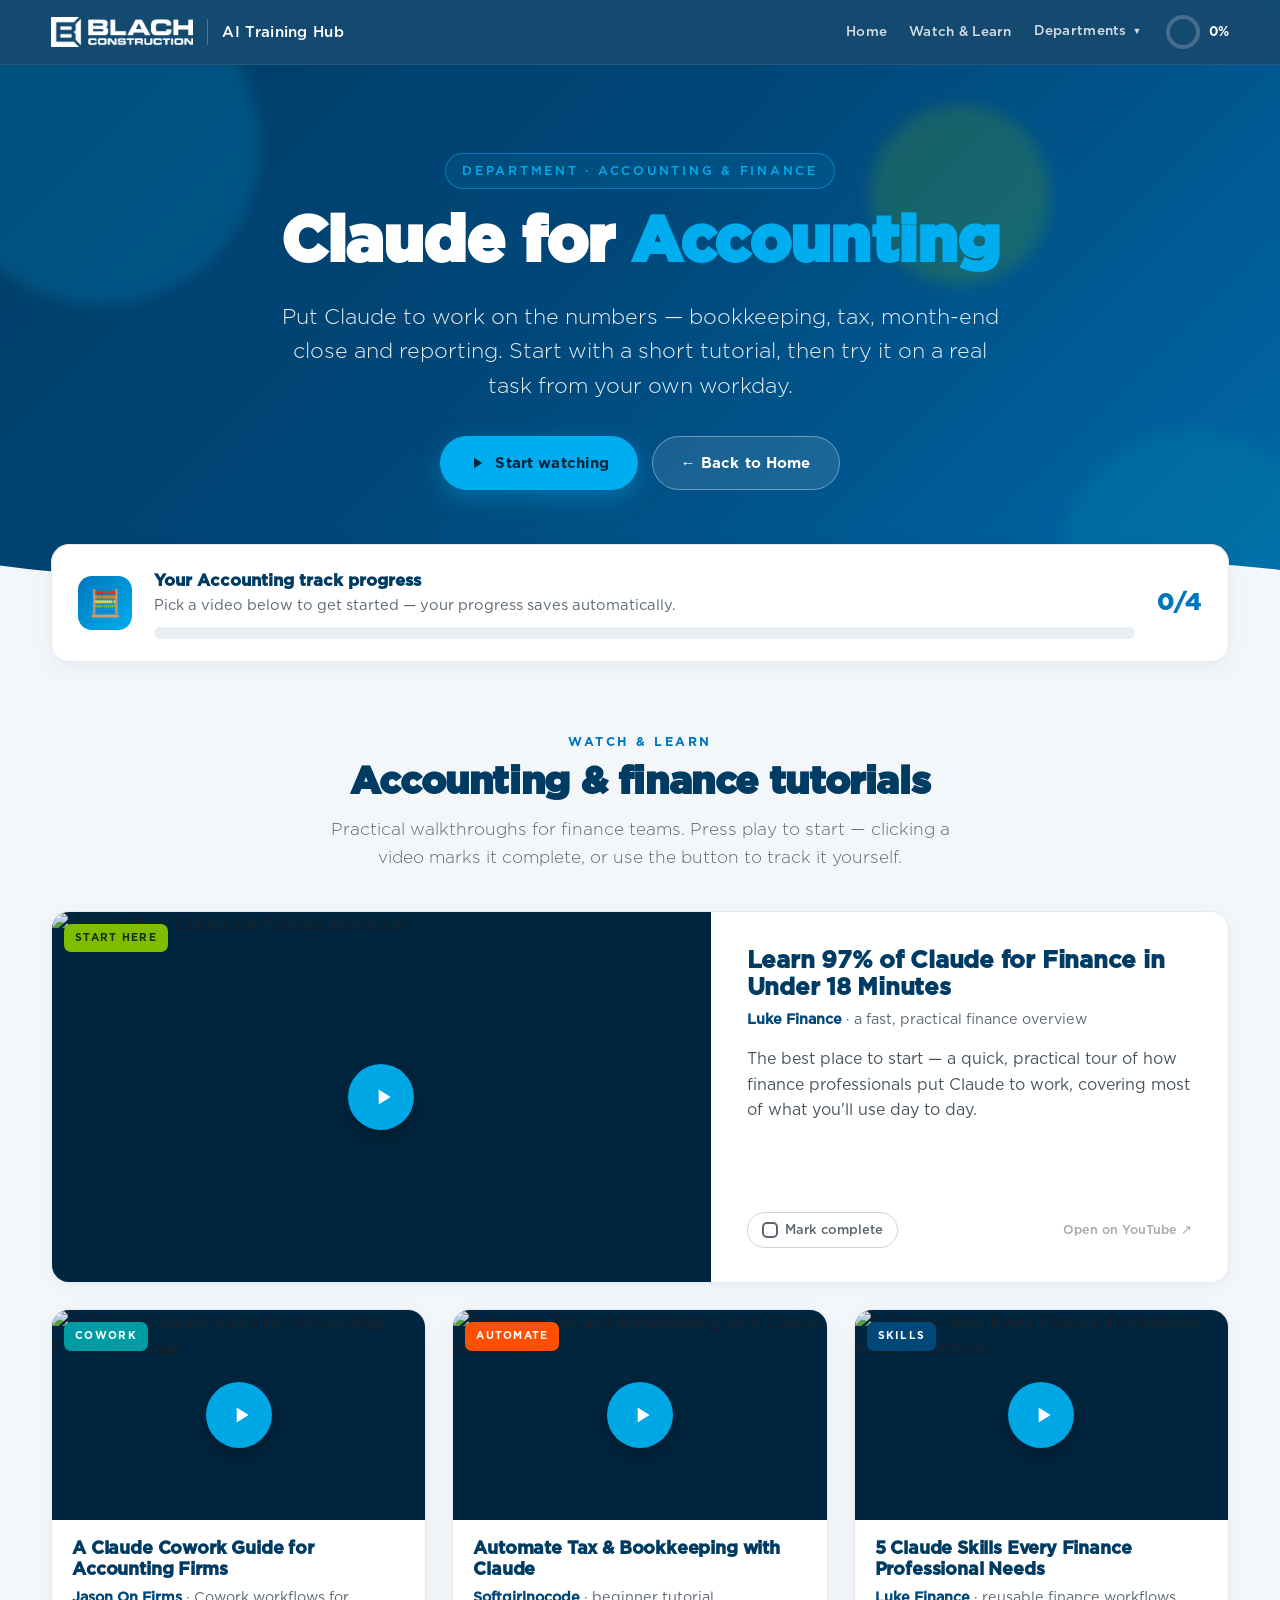
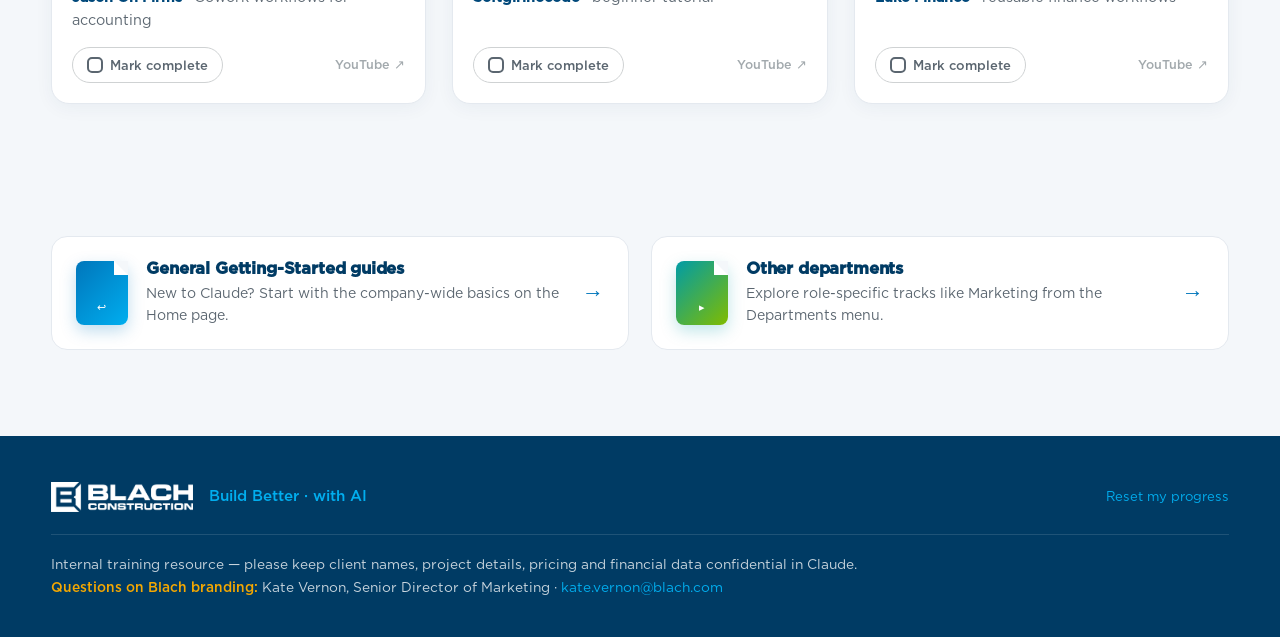
==== accounting.html @ dd0cf6a5 "Add Accounting department page - New accounting.html: Claude for Accounting & Finance with 4 verifie" ====
<!DOCTYPE html>
<html lang="en">
<head>
  <meta charset="UTF-8" />
  <meta name="viewport" content="width=device-width, initial-scale=1.0" />
  <title>Claude for Accounting — Blach AI Training Hub</title>
  <meta name="description" content="Where Claude fits real Accounting and Finance work at Blach — bookkeeping, tax, close and reporting." />
  <link rel="icon" type="image/png" href="assets/img/blach-logo-bug-blue.png" />
  <link rel="preconnect" href="https://i.ytimg.com" />
  <link rel="preconnect" href="https://www.youtube-nocookie.com" />
  <link rel="stylesheet" href="css/brand.css" />
  <link rel="stylesheet" href="css/styles.css" />
</head>
<body data-page="accounting">
  <canvas id="confetti-canvas" aria-hidden="true"></canvas>

  <!-- ============ NAV ============ -->
  <header class="nav">
    <div class="wrap nav-inner">
      <a class="nav-brand" href="index.html" style="text-decoration:none;">
        <img class="nav-logo" src="assets/img/blach-logo-horizontal-white.png" alt="Blach Construction" />
        <span class="divider"></span>
        <span class="wordmark">AI Training Hub</span>
      </a>
      <nav class="nav-links">
        <a class="nav-home" href="index.html">Home</a>
        <a href="#watch">Watch &amp; Learn</a>
        <div class="nav-dd">
          <button type="button" aria-haspopup="true" aria-expanded="false">Departments <span class="caret">▼</span></button>
          <div class="menu" role="menu">
            <div class="dd-head">By department</div>
            <a href="marketing.html" role="menuitem"><span class="dot"></span> Marketing</a>
            <a href="accounting.html" class="active" role="menuitem"><span class="dot"></span> Accounting</a>
            <a href="#" class="soon" role="menuitem"><span class="dot"></span> More teams <span class="tag-soon">Soon</span></a>
          </div>
        </div>
      </nav>
      <div class="nav-progress" title="Your progress on this page">
        <svg class="ring" viewBox="0 0 34 34" aria-hidden="true">
          <circle class="bg" cx="17" cy="17" r="15"></circle>
          <circle class="fg" cx="17" cy="17" r="15"></circle>
        </svg>
        <span class="pct">0%</span>
      </div>
    </div>
  </header>

  <!-- ============ HERO ============ -->
  <section class="hero">
    <span class="blob b1"></span><span class="blob b2"></span><span class="blob b3"></span>
    <div class="wrap">
      <span class="eyebrow">Department · Accounting &amp; Finance</span>
      <h1>Claude for <span class="accent">Accounting</span></h1>
      <p class="lede">Put Claude to work on the numbers — bookkeeping, tax, month-end close and reporting. Start with a short tutorial, then try it on a real task from your own workday.</p>
      <div class="hero-cta">
        <a href="#watch" class="btn btn-primary">
          <svg width="18" height="18" viewBox="0 0 24 24" fill="currentColor"><path d="M8 5v14l11-7z"/></svg>
          Start watching
        </a>
        <a href="index.html" class="btn btn-ghost">← Back to Home</a>
      </div>
    </div>
    <svg class="wave" viewBox="0 0 1440 80" preserveAspectRatio="none" aria-hidden="true">
      <path fill="#f4f7fa" d="M0,40 C360,90 1080,0 1440,45 L1440,80 L0,80 Z"></path>
    </svg>
  </section>

  <!-- ============ PROGRESS BANNER ============ -->
  <div class="wrap">
    <div class="progress-banner reveal">
      <div class="pb-icon">🧮</div>
      <div class="pb-text">
        <strong>Your Accounting track progress</strong>
        <div class="sub pb-sub-dynamic">Press play on a video to get started — your progress saves automatically.</div>
        <div class="progress-bar-track"><div class="progress-bar-fill"></div></div>
      </div>
      <div class="pb-count">0/0</div>
    </div>
  </div>

  <!-- ============ WATCH & LEARN ============ -->
  <section class="block" id="watch">
    <div class="wrap">
      <div class="section-head reveal">
        <span class="kicker">Watch &amp; Learn</span>
        <h2>Accounting &amp; finance tutorials</h2>
        <p>Practical walkthroughs for finance teams. Press play to start — clicking a video marks it complete, or use the button to track it yourself.</p>
      </div>

      <div class="video-grid">

        <!-- FEATURED -->
        <article class="video-card featured reveal" data-id="mAHpEJaEuO4" data-title="Learn 97% of Claude for Finance in Under 18 Minutes">
          <div class="vc-media">
            <span class="vc-badge start">Start here</span>
            <span class="vc-done-flag"><svg viewBox="0 0 24 24"><path d="M9 16.2 4.8 12l-1.4 1.4L9 19 21 7l-1.4-1.4z"/></svg></span>
            <img class="thumb" loading="lazy" src="https://i.ytimg.com/vi/mAHpEJaEuO4/hqdefault.jpg" alt="Learn 97% of Claude for Finance thumbnail" />
            <div class="vc-play"><span class="pbtn"><svg viewBox="0 0 24 24"><path d="M8 5v14l11-7z"/></svg></span></div>
          </div>
          <div class="vc-body">
            <h3>Learn 97% of Claude for Finance in Under 18 Minutes</h3>
            <p class="author"><b>Luke Finance</b> · a fast, practical finance overview</p>
            <p class="desc" style="font-family:var(--font-book);color:#46525c;margin-bottom:18px;">The best place to start — a quick, practical tour of how finance professionals put Claude to work, covering most of what you'll use day to day.</p>
            <div class="vc-foot">
              <button class="mark-btn" type="button">
                <span class="box"><svg viewBox="0 0 24 24"><path d="M9 16.2 4.8 12l-1.4 1.4L9 19 21 7l-1.4-1.4z"/></svg></span>
                <span class="label">Mark complete</span>
              </button>
              <a class="yt-link" href="https://www.youtube.com/watch?v=mAHpEJaEuO4" target="_blank" rel="noopener">Open on YouTube ↗</a>
            </div>
          </div>
        </article>

        <!-- COWORK -->
        <article class="video-card reveal" data-id="SAGeq_LTOpg" data-title="A Claude Cowork Guide for Accounting Firms">
          <div class="vc-media">
            <span class="vc-badge cowork">Cowork</span>
            <span class="vc-done-flag"><svg viewBox="0 0 24 24"><path d="M9 16.2 4.8 12l-1.4 1.4L9 19 21 7l-1.4-1.4z"/></svg></span>
            <img class="thumb" loading="lazy" src="https://i.ytimg.com/vi/SAGeq_LTOpg/hqdefault.jpg" alt="A Claude Cowork Guide for Accounting Firms thumbnail" />
            <div class="vc-play"><span class="pbtn"><svg viewBox="0 0 24 24"><path d="M8 5v14l11-7z"/></svg></span></div>
          </div>
          <div class="vc-body">
            <h3>A Claude Cowork Guide for Accounting Firms</h3>
            <p class="author"><b>Jason On Firms</b> · Cowork workflows for accounting</p>
            <div class="vc-foot">
              <button class="mark-btn" type="button">
                <span class="box"><svg viewBox="0 0 24 24"><path d="M9 16.2 4.8 12l-1.4 1.4L9 19 21 7l-1.4-1.4z"/></svg></span>
                <span class="label">Mark complete</span>
              </button>
              <a class="yt-link" href="https://www.youtube.com/watch?v=SAGeq_LTOpg" target="_blank" rel="noopener">YouTube ↗</a>
            </div>
          </div>
        </article>

        <!-- AUTOMATE -->
        <article class="video-card reveal d1" data-id="ztXUJa58r9o" data-title="How I Use Claude to Automate Tax and Bookkeeping">
          <div class="vc-media">
            <span class="vc-badge automate">Automate</span>
            <span class="vc-done-flag"><svg viewBox="0 0 24 24"><path d="M9 16.2 4.8 12l-1.4 1.4L9 19 21 7l-1.4-1.4z"/></svg></span>
            <img class="thumb" loading="lazy" src="https://i.ytimg.com/vi/ztXUJa58r9o/hqdefault.jpg" alt="Automate Tax and Bookkeeping with Claude thumbnail" />
            <div class="vc-play"><span class="pbtn"><svg viewBox="0 0 24 24"><path d="M8 5v14l11-7z"/></svg></span></div>
          </div>
          <div class="vc-body">
            <h3>Automate Tax &amp; Bookkeeping with Claude</h3>
            <p class="author"><b>Softgirlnocode</b> · beginner tutorial</p>
            <div class="vc-foot">
              <button class="mark-btn" type="button">
                <span class="box"><svg viewBox="0 0 24 24"><path d="M9 16.2 4.8 12l-1.4 1.4L9 19 21 7l-1.4-1.4z"/></svg></span>
                <span class="label">Mark complete</span>
              </button>
              <a class="yt-link" href="https://www.youtube.com/watch?v=ztXUJa58r9o" target="_blank" rel="noopener">YouTube ↗</a>
            </div>
          </div>
        </article>

        <!-- SKILLS -->
        <article class="video-card reveal d2" data-id="SEfTzPr7wC0" data-title="5 Claude Skills Every Finance Professional Needs">
          <div class="vc-media">
            <span class="vc-badge skills">Skills</span>
            <span class="vc-done-flag"><svg viewBox="0 0 24 24"><path d="M9 16.2 4.8 12l-1.4 1.4L9 19 21 7l-1.4-1.4z"/></svg></span>
            <img class="thumb" loading="lazy" src="https://i.ytimg.com/vi/SEfTzPr7wC0/hqdefault.jpg" alt="5 Claude Skills Every Finance Professional Needs thumbnail" />
            <div class="vc-play"><span class="pbtn"><svg viewBox="0 0 24 24"><path d="M8 5v14l11-7z"/></svg></span></div>
          </div>
          <div class="vc-body">
            <h3>5 Claude Skills Every Finance Professional Needs</h3>
            <p class="author"><b>Luke Finance</b> · reusable finance workflows</p>
            <div class="vc-foot">
              <button class="mark-btn" type="button">
                <span class="box"><svg viewBox="0 0 24 24"><path d="M9 16.2 4.8 12l-1.4 1.4L9 19 21 7l-1.4-1.4z"/></svg></span>
                <span class="label">Mark complete</span>
              </button>
              <a class="yt-link" href="https://www.youtube.com/watch?v=SEfTzPr7wC0" target="_blank" rel="noopener">YouTube ↗</a>
            </div>
          </div>
        </article>

      </div>
    </div>
  </section>

  <!-- ============ MORE ============ -->
  <section class="block" id="guides">
    <div class="wrap">
      <div class="guide-grid">
        <a class="guide-card reveal" href="index.html#guides">
          <div class="gicon" style="background:linear-gradient(135deg,var(--blach-blue),var(--cyan));box-shadow:0 6px 16px rgba(0,118,187,0.25);"><span>↩</span></div>
          <div class="gtext">
            <h3>General Getting-Started guides</h3>
            <p>New to Claude? Start with the company-wide basics on the Home page.</p>
          </div>
          <div class="dl">→</div>
        </a>
        <a class="guide-card reveal d1" href="marketing.html">
          <div class="gicon" style="background:linear-gradient(135deg,var(--teal),var(--green));box-shadow:0 6px 16px rgba(0,156,166,0.25);"><span>▸</span></div>
          <div class="gtext">
            <h3>Other departments</h3>
            <p>Explore role-specific tracks like Marketing from the Departments menu.</p>
          </div>
          <div class="dl">→</div>
        </a>
      </div>
    </div>
  </section>

  <!-- ============ FOOTER ============ -->
  <footer>
    <div class="wrap">
      <div class="f-top">
        <img class="f-logo" src="assets/img/blach-logo-horizontal-white.png" alt="Blach Construction" />
        <span class="tag">Build Better · with AI</span>
        <a href="#" id="reset-progress" style="margin-left:auto;font-size:0.82rem;">Reset my progress</a>
      </div>
      <div class="note">
        Internal training resource — please keep client names, project details, pricing and financial data confidential in Claude.<br />
        <span class="warn">Questions on Blach branding:</span> Kate Vernon, Senior Director of Marketing · <a href="mailto:kate.vernon@blach.com">kate.vernon@blach.com</a>
      </div>
    </div>
  </footer>

  <div class="toast" id="toast" role="status" aria-live="polite"></div>
  <script src="js/app.js"></script>
</body>
</html>
---- css/brand.css ----
/* ============================================================
   Blach Construction — Brand foundation
   Gotham type stack + official brand color palette.
   (Internal training site — Gotham webfonts embedded for
   internal use only.)
   ============================================================ */

@font-face {
  font-family: "Gotham Light";
  src: url("../assets/fonts/Gotham-Light.woff") format("woff");
  font-weight: normal; font-style: normal; font-display: swap;
}
@font-face {
  font-family: "Gotham Light Italic";
  src: url("../assets/fonts/Gotham-LightItalic.woff") format("woff");
  font-weight: normal; font-style: italic; font-display: swap;
}
@font-face {
  font-family: "Gotham Book";
  src: url("../assets/fonts/Gotham-Book.woff") format("woff");
  font-weight: normal; font-style: normal; font-display: swap;
}
@font-face {
  font-family: "Gotham Book Italic";
  src: url("../assets/fonts/Gotham-BookItalic.woff") format("woff");
  font-weight: normal; font-style: italic; font-display: swap;
}
@font-face {
  font-family: "Gotham Medium";
  src: url("../assets/fonts/Gotham-Medium.woff") format("woff");
  font-weight: normal; font-style: normal; font-display: swap;
}
@font-face {
  font-family: "Gotham Bold";
  src: url("../assets/fonts/Gotham-Bold.woff") format("woff");
  font-weight: normal; font-style: normal; font-display: swap;
}
@font-face {
  font-family: "Gotham Black";
  src: url("../assets/fonts/Gotham-Black.woff") format("woff");
  font-weight: normal; font-style: normal; font-display: swap;
}

:root {
  /* Primary */
  --blach-blue: #0076BB;
  --blach-grey: #A2A9AD;
  /* Secondary / accent */
  --cyan: #00AEEF;
  --teal: #009CA6;
  --dark-blue: #00487A;
  --navy: #003B64;
  /* Highlights */
  --red: #C10230;
  --orange: #FE5000;
  --yellow: #F5A800;
  --green: #80BC00;
  --light-grey: #CFD2D3;
  --dark-grey: #5B6670;
  --black: #231F20;
  --white: #FFFFFF;

  /* Type roles */
  --font-body: "Gotham Book", Arial, sans-serif;
  --font-book: "Gotham Book", Arial, sans-serif;
  --font-light: "Gotham Light", Arial, sans-serif;
  --font-medium: "Gotham Medium", Arial, sans-serif;
  --font-bold: "Gotham Bold", Arial, sans-serif;
  --font-black: "Gotham Black", Arial, sans-serif;
}
---- css/styles.css ----
/* ============================================================
   Blach AI Training Hub — site styles
   ============================================================ */

* { margin: 0; padding: 0; box-sizing: border-box; }

html { scroll-behavior: smooth; scroll-padding-top: 84px; }

body {
  font-family: var(--font-body);
  color: var(--black);
  background: #f4f7fa;
  line-height: 1.6;
  -webkit-font-smoothing: antialiased;
  overflow-x: hidden;
}

h1, h2, h3, h4 { line-height: 1.15; letter-spacing: -0.01em; }

a { color: var(--blach-blue); text-decoration: none; }
a:hover { text-decoration: underline; }

.wrap { width: min(1180px, 92vw); margin: 0 auto; }

/* ---------- Confetti canvas ---------- */
#confetti-canvas {
  position: fixed; inset: 0; width: 100%; height: 100%;
  pointer-events: none; z-index: 9999;
}

/* ============================================================
   Top navigation
   ============================================================ */
.nav {
  position: sticky; top: 0; z-index: 100;
  background: rgba(0, 59, 100, 0.92);
  backdrop-filter: blur(8px);
  -webkit-backdrop-filter: blur(8px);
  border-bottom: 1px solid rgba(255,255,255,0.08);
}
.nav-inner {
  display: flex; align-items: center; gap: 24px;
  height: 64px;
}
.nav-logo { height: 30px; display: block; }
.nav-brand { display: flex; align-items: center; gap: 14px; }
.nav-brand .divider { width: 1px; height: 26px; background: rgba(255,255,255,0.25); }
.nav-brand .wordmark {
  font-family: var(--font-medium); color: #fff; font-size: 15px;
  letter-spacing: 0.02em; white-space: nowrap;
}
.nav-links { display: flex; gap: 22px; margin-left: auto; }
.nav-links a {
  color: rgba(255,255,255,0.82); font-family: var(--font-medium);
  font-size: 13.5px; letter-spacing: 0.02em; position: relative; padding: 4px 0;
}
.nav-links a::after {
  content: ""; position: absolute; left: 0; bottom: -2px; height: 2px; width: 0;
  background: var(--cyan); transition: width .25s ease;
}
.nav-links a:hover { color: #fff; text-decoration: none; }
.nav-links a:hover::after { width: 100%; }

/* dropdown */
.nav-dd { position: relative; }
.nav-dd > button {
  background: none; border: 0; cursor: pointer; color: rgba(255,255,255,0.82);
  font-family: var(--font-medium); font-size: 13.5px; letter-spacing: 0.02em;
  display: inline-flex; align-items: center; gap: 6px; padding: 4px 0;
}
.nav-dd > button:hover { color: #fff; }
.nav-dd > button .caret { transition: transform .25s ease; display: inline-block; font-size: 9px; }
.nav-dd.open > button .caret { transform: rotate(180deg); }
.nav-dd .menu {
  position: absolute; top: calc(100% + 14px); right: 0; min-width: 230px;
  background: #fff; border-radius: 14px; padding: 8px;
  box-shadow: 0 16px 40px rgba(0,0,0,0.22); border: 1px solid #e4e9ef;
  opacity: 0; visibility: hidden; transform: translateY(-8px);
  transition: opacity .2s ease, transform .2s ease, visibility .2s; z-index: 120;
}
.nav-dd.open .menu { opacity: 1; visibility: visible; transform: none; }
.nav-dd .menu::before {
  content: ""; position: absolute; top: -6px; right: 26px; width: 12px; height: 12px;
  background: #fff; transform: rotate(45deg); border-left: 1px solid #e4e9ef; border-top: 1px solid #e4e9ef;
}
.nav-dd .menu .dd-head {
  font-family: var(--font-bold); color: var(--blach-grey); font-size: 10.5px;
  letter-spacing: 0.14em; text-transform: uppercase; padding: 8px 12px 6px;
}
.nav-dd .menu a {
  display: flex; align-items: center; gap: 11px; padding: 10px 12px; border-radius: 9px;
  color: var(--navy); font-family: var(--font-medium); font-size: 14px; white-space: nowrap;
}
.nav-dd .menu a::after { display: none; }
.nav-dd .menu a:hover { background: #eef6fb; text-decoration: none; color: var(--blach-blue); }
.nav-dd .menu a.active { background: #eef6fb; color: var(--blach-blue); }
.nav-dd .menu a .dot { width: 9px; height: 9px; border-radius: 50%; background: var(--teal); flex: 0 0 auto; }
.nav-dd .menu a.soon { color: var(--blach-grey); pointer-events: none; }
.nav-dd .menu a.soon .dot { background: var(--light-grey); }
.nav-dd .menu a.soon .tag-soon {
  margin-left: auto; font-family: var(--font-bold); font-size: 9px; letter-spacing: 0.08em;
  background: #eef1f4; color: var(--blach-grey); padding: 2px 7px; border-radius: 999px; text-transform: uppercase;
}
.nav-home {
  color: rgba(255,255,255,0.82); font-family: var(--font-medium); font-size: 13.5px; letter-spacing: 0.02em;
}

/* mini progress ring in nav */
.nav-progress { display: flex; align-items: center; gap: 9px; }
.nav-progress .ring { width: 34px; height: 34px; transform: rotate(-90deg); }
.nav-progress .ring circle { fill: none; stroke-width: 4; }
.nav-progress .ring .bg { stroke: rgba(255,255,255,0.2); }
.nav-progress .ring .fg {
  stroke: var(--cyan); stroke-linecap: round;
  transition: stroke-dashoffset .6s cubic-bezier(.4,0,.2,1);
}
.nav-progress .pct { color: #fff; font-family: var(--font-bold); font-size: 13px; }

/* ============================================================
   Hero
   ============================================================ */
.hero {
  position: relative; overflow: hidden;
  background: linear-gradient(135deg, #003B64 0%, #00487A 45%, #0076BB 120%);
  color: #fff; padding: 88px 0 110px;
  text-align: center;
}
/* animated floating blobs */
.hero .blob {
  position: absolute; border-radius: 50%; filter: blur(8px); opacity: 0.18;
  animation: float 16s ease-in-out infinite;
}
.hero .blob.b1 { width: 320px; height: 320px; background: var(--cyan); top: -80px; left: -60px; }
.hero .blob.b2 { width: 260px; height: 260px; background: var(--teal); bottom: -90px; right: -40px; animation-delay: -5s; }
.hero .blob.b3 { width: 180px; height: 180px; background: var(--green); top: 40px; right: 18%; animation-delay: -9s; }
@keyframes float {
  0%,100% { transform: translate(0,0) scale(1); }
  33% { transform: translate(30px,-26px) scale(1.08); }
  66% { transform: translate(-22px,18px) scale(.95); }
}

.hero .eyebrow {
  display: inline-block; font-family: var(--font-medium);
  font-size: 12.5px; letter-spacing: 0.22em; text-transform: uppercase;
  color: var(--cyan); margin-bottom: 18px;
  padding: 7px 16px; border: 1px solid rgba(0,174,239,0.5); border-radius: 999px;
  background: rgba(0,174,239,0.08);
}
.hero h1 {
  font-family: var(--font-black);
  font-size: clamp(2.3rem, 5.4vw, 4rem); margin-bottom: 18px;
  position: relative; z-index: 2;
}
.hero h1 .accent { color: var(--cyan); }
.hero p.lede {
  font-family: var(--font-light); font-size: clamp(1.05rem, 2vw, 1.35rem);
  max-width: 720px; margin: 0 auto 34px; color: rgba(255,255,255,0.92);
  position: relative; z-index: 2;
}
.hero-cta { display: flex; gap: 14px; justify-content: center; flex-wrap: wrap; position: relative; z-index: 2; }

.btn {
  display: inline-flex; align-items: center; gap: 9px; cursor: pointer;
  font-family: var(--font-bold); font-size: 15px; letter-spacing: 0.01em;
  padding: 14px 28px; border-radius: 999px; border: 0; transition: transform .15s ease, box-shadow .2s ease, background .2s ease;
}
.btn:hover { transform: translateY(-2px); text-decoration: none; }
.btn-primary { background: var(--cyan); color: #00263f; box-shadow: 0 8px 24px rgba(0,174,239,0.35); }
.btn-primary:hover { background: #2ec0f5; box-shadow: 0 12px 30px rgba(0,174,239,0.45); }
.btn-ghost { background: rgba(255,255,255,0.10); color: #fff; border: 1px solid rgba(255,255,255,0.35); }
.btn-ghost:hover { background: rgba(255,255,255,0.18); }

/* curved bottom divider */
.hero .wave { position: absolute; bottom: -1px; left: 0; width: 100%; display: block; }

/* ============================================================
   Sections
   ============================================================ */
section.block { padding: 66px 0; }
.section-head { text-align: center; margin-bottom: 40px; }
.section-head .kicker {
  font-family: var(--font-bold); color: var(--blach-blue);
  font-size: 12.5px; letter-spacing: 0.2em; text-transform: uppercase;
}
.section-head h2 {
  font-family: var(--font-black); color: var(--navy);
  font-size: clamp(1.7rem, 3.4vw, 2.4rem); margin: 8px 0 10px;
}
.section-head p { font-family: var(--font-light); color: var(--dark-grey); font-size: 1.08rem; max-width: 640px; margin: 0 auto; }

/* ---------- progress banner ---------- */
.progress-banner {
  background: #fff; border: 1px solid #e4e9ef; border-radius: 18px;
  padding: 22px 26px; display: flex; align-items: center; gap: 22px;
  box-shadow: 0 6px 22px rgba(0,59,100,0.06); margin-top: -56px; position: relative; z-index: 5;
}
.progress-banner .pb-icon {
  flex: 0 0 auto; width: 54px; height: 54px; border-radius: 14px;
  background: linear-gradient(135deg, var(--blach-blue), var(--cyan));
  display: grid; place-items: center; color: #fff; font-size: 26px;
}
.progress-banner .pb-text { flex: 1 1 auto; }
.progress-banner .pb-text strong { font-family: var(--font-bold); color: var(--navy); font-size: 1.05rem; }
.progress-banner .pb-text .sub { font-family: var(--font-book); color: var(--dark-grey); font-size: 0.92rem; }
.progress-bar-track { height: 12px; background: #e9eef3; border-radius: 999px; overflow: hidden; margin-top: 9px; }
.progress-bar-fill {
  height: 100%; width: 0%; border-radius: 999px;
  background: linear-gradient(90deg, var(--teal), var(--blach-blue), var(--cyan));
  transition: width .7s cubic-bezier(.4,0,.2,1);
}
.progress-banner .pb-count { flex: 0 0 auto; font-family: var(--font-black); color: var(--blach-blue); font-size: 1.5rem; }

/* ============================================================
   Video grid
   ============================================================ */
.video-grid {
  display: grid; gap: 26px;
  grid-template-columns: repeat(auto-fill, minmax(330px, 1fr));
}
.video-card {
  background: #fff; border-radius: 18px; overflow: hidden;
  border: 1px solid #e4e9ef; box-shadow: 0 4px 18px rgba(0,59,100,0.05);
  display: flex; flex-direction: column;
  transition: transform .2s ease, box-shadow .25s ease;
}
.video-card:hover { transform: translateY(-5px); box-shadow: 0 16px 36px rgba(0,59,100,0.13); }
.video-card.featured { grid-column: 1 / -1; flex-direction: row; }
.video-card.featured .vc-media { flex: 1 1 56%; aspect-ratio: 16 / 9; }
.video-card.featured .vc-body { flex: 1 1 44%; justify-content: center; padding: 34px 36px; }
.video-card.featured h3 { font-size: 1.5rem; }
@media (max-width: 820px) {
  .video-card.featured { flex-direction: column; }
  .video-card.featured .vc-media { flex: none; width: 100%; }
}

.vc-media { position: relative; aspect-ratio: 16 / 9; background: #00263f; cursor: pointer; }
.vc-media img.thumb { width: 100%; height: 100%; object-fit: cover; display: block; }
.vc-media iframe { width: 100%; height: 100%; border: 0; display: block; }
.vc-play {
  position: absolute; inset: 0; display: grid; place-items: center;
  background: linear-gradient(to top, rgba(0,38,63,0.45), rgba(0,38,63,0.05));
  transition: background .2s ease;
}
.vc-media:hover .vc-play { background: linear-gradient(to top, rgba(0,38,63,0.55), rgba(0,38,63,0.15)); }
.vc-play .pbtn {
  width: 66px; height: 66px; border-radius: 50%;
  background: rgba(0,174,239,0.95); display: grid; place-items: center;
  box-shadow: 0 8px 22px rgba(0,0,0,0.3); transition: transform .2s ease;
}
.vc-media:hover .vc-play .pbtn { transform: scale(1.08); }
.vc-play .pbtn svg { width: 26px; height: 26px; fill: #fff; margin-left: 4px; }

.vc-badge {
  position: absolute; top: 12px; left: 12px; z-index: 2;
  font-family: var(--font-bold); font-size: 10.5px; letter-spacing: 0.12em; text-transform: uppercase;
  color: #fff; padding: 6px 11px; border-radius: 7px; background: var(--blach-blue);
}
.vc-badge.start { background: var(--green); color: #143300; }
.vc-badge.cowork { background: var(--teal); }
.vc-badge.skills { background: var(--dark-blue); }
.vc-badge.connectors { background: var(--cyan); color: #00263f; }
.vc-badge.artifacts { background: var(--teal); }
.vc-badge.tips { background: var(--dark-grey); }
.vc-badge.automate { background: var(--orange); }
.vc-badge.connect { background: var(--cyan); color: #00263f; }
.vc-badge.workflows { background: var(--dark-blue); }
.vc-badge.strategy { background: var(--navy); }
.vc-badge.design { background: var(--green); color: #143300; }
.vc-badge.prompting { background: var(--dark-blue); }

/* workflow card tag (Marketing page) */
.tool-card .tooltag {
  display: inline-block; margin-bottom: 14px;
  font-family: var(--font-bold); font-size: 10.5px; letter-spacing: 0.07em; text-transform: uppercase;
  color: var(--blach-blue); background: #eef6fb; padding: 5px 11px; border-radius: 7px;
}
.tool-card .tooltag .meta { color: var(--dark-grey); font-family: var(--font-medium); text-transform: none; letter-spacing: 0; }

.vc-done-flag {
  position: absolute; top: 12px; right: 12px; z-index: 2;
  width: 30px; height: 30px; border-radius: 50%; background: var(--green);
  display: none; place-items: center; box-shadow: 0 4px 10px rgba(0,0,0,0.25);
}
.video-card.watched .vc-done-flag { display: grid; }
.vc-done-flag svg { width: 16px; height: 16px; fill: #fff; }

.vc-body { padding: 18px 20px 20px; display: flex; flex-direction: column; flex: 1; }
.vc-body h3 { font-family: var(--font-bold); color: var(--navy); font-size: 1.12rem; margin-bottom: 6px; }
.vc-body .author { font-family: var(--font-book); color: var(--dark-grey); font-size: 0.9rem; margin-bottom: 16px; }
.vc-body .author b { font-family: var(--font-medium); color: var(--dark-blue); }
.vc-foot { margin-top: auto; display: flex; align-items: center; justify-content: space-between; gap: 10px; }

.mark-btn {
  font-family: var(--font-medium); font-size: 13px; cursor: pointer;
  display: inline-flex; align-items: center; gap: 7px;
  padding: 9px 14px; border-radius: 999px; border: 1.5px solid var(--light-grey);
  background: #fff; color: var(--dark-grey); transition: all .18s ease;
}
.mark-btn:hover { border-color: var(--blach-blue); color: var(--blach-blue); }
.mark-btn .box {
  width: 16px; height: 16px; border-radius: 5px; border: 2px solid currentColor;
  display: grid; place-items: center;
}
.mark-btn .box svg { width: 10px; height: 10px; fill: #fff; opacity: 0; }
.video-card.watched .mark-btn {
  background: var(--green); border-color: var(--green); color: #fff;
}
.video-card.watched .mark-btn .box { background: #fff; border-color: #fff; }
.video-card.watched .mark-btn .box svg { fill: var(--green); opacity: 1; }
.yt-link { font-family: var(--font-medium); font-size: 12.5px; color: var(--blach-grey); }

/* ============================================================
   Toolkit
   ============================================================ */
.toolkit-wrap { background: #fff; }
.tool-grid {
  display: grid; gap: 22px;
  grid-template-columns: repeat(auto-fill, minmax(280px, 1fr));
}
.tool-card {
  position: relative; border: 1px solid #e4e9ef; border-radius: 16px;
  padding: 26px 24px 22px; background: #fff; cursor: pointer;
  transition: transform .2s ease, box-shadow .25s ease, border-color .2s ease;
  border-left: 5px solid var(--blach-blue); overflow: hidden;
}
.tool-card:hover { transform: translateY(-4px); box-shadow: 0 14px 32px rgba(0,59,100,0.12); }
.tool-card .ti {
  width: 56px; height: 56px; margin-bottom: 16px;
  display: grid; place-items: center; border-radius: 14px;
  background: #eef6fb; transition: background .2s ease;
}
.tool-card .ti img { width: 34px; height: 34px; object-fit: contain; }
.tool-card h3 { font-family: var(--font-bold); color: var(--navy); font-size: 1.18rem; margin-bottom: 8px; }
.tool-card .desc { font-family: var(--font-book); color: #46525c; font-size: 0.95rem; }
.tool-card .useit {
  font-family: var(--font-medium); color: var(--blach-blue); font-size: 0.85rem;
  margin-top: 14px; padding-top: 14px; border-top: 1px dashed #dbe3ea; display: block;
}
.tool-card .useit b { font-family: var(--font-bold); text-transform: uppercase; letter-spacing: 0.05em; font-size: 0.72rem; display:block; color: var(--teal); margin-bottom: 3px;}
.tool-explore {
  margin-top: 16px; font-family: var(--font-medium); font-size: 12.5px; color: var(--blach-grey);
  display: inline-flex; align-items: center; gap: 6px;
}
.tool-card.explored { border-left-color: var(--green); }
.tool-card.explored .ti { background: #eef8df; }
.tool-card .check-corner {
  position: absolute; top: 14px; right: 14px; width: 26px; height: 26px;
  border-radius: 50%; background: var(--green); display: none; place-items: center;
}
.tool-card.explored .check-corner { display: grid; }
.tool-card .check-corner svg { width: 14px; height: 14px; fill: #fff; }

/* ============================================================
   Guides / downloads
   ============================================================ */
.guide-grid { display: grid; gap: 22px; grid-template-columns: repeat(auto-fit, minmax(320px, 1fr)); }
.guide-card {
  display: flex; align-items: center; gap: 18px;
  background: #fff; border: 1px solid #e4e9ef; border-radius: 16px; padding: 22px 24px;
  transition: transform .2s ease, box-shadow .25s ease;
}
.guide-card:hover { transform: translateY(-3px); box-shadow: 0 12px 28px rgba(0,59,100,0.1); text-decoration: none; }
.guide-card .gicon {
  flex: 0 0 auto; width: 52px; height: 64px; border-radius: 8px;
  background: linear-gradient(135deg, var(--red), #e23a5a); position: relative;
  display: grid; place-items: end center; padding-bottom: 8px;
  box-shadow: 0 6px 16px rgba(193,2,48,0.25);
}
.guide-card .gicon::before { content: ""; position: absolute; top: 0; right: 0; border-width: 0 14px 14px 0; border-style: solid; border-color: #fff #f4f7fa; }
.guide-card .gicon span { font-family: var(--font-black); color: #fff; font-size: 11px; letter-spacing: 0.05em; }
.guide-card .gtext h3 { font-family: var(--font-bold); color: var(--navy); font-size: 1.05rem; margin-bottom: 3px; }
.guide-card .gtext p { font-family: var(--font-book); color: var(--dark-grey); font-size: 0.88rem; }
.guide-card .dl { margin-left: auto; color: var(--blach-blue); font-size: 22px; }

/* ============================================================
   Footer
   ============================================================ */
footer {
  background: var(--navy); color: rgba(255,255,255,0.78);
  padding: 46px 0 38px; margin-top: 20px;
}
footer .f-top { display: flex; align-items: center; gap: 16px; flex-wrap: wrap; margin-bottom: 22px; }
footer img.f-logo { height: 30px; }
footer .tag { font-family: var(--font-medium); color: var(--cyan); font-size: 0.95rem; }
footer .note {
  font-family: var(--font-book); font-size: 0.86rem; line-height: 1.7;
  border-top: 1px solid rgba(255,255,255,0.12); padding-top: 18px;
}
footer .note .warn { color: var(--yellow); font-family: var(--font-medium); }
footer a { color: var(--cyan); }

/* ============================================================
   Reveal-on-scroll animation
   ============================================================ */
.reveal { opacity: 0; transform: translateY(26px); transition: opacity .6s ease, transform .6s cubic-bezier(.2,.7,.3,1); }
.reveal.in { opacity: 1; transform: none; }
.reveal.d1 { transition-delay: .08s; }
.reveal.d2 { transition-delay: .16s; }
.reveal.d3 { transition-delay: .24s; }

@media (prefers-reduced-motion: reduce) {
  .reveal { opacity: 1; transform: none; transition: none; }
  .hero .blob { animation: none; }
  html { scroll-behavior: auto; }
}

/* ============================================================
   Responsive
   ============================================================ */
@media (max-width: 760px) {
  .nav-links { display: none; }
  .nav-inner { height: 58px; }
  .progress-banner { flex-wrap: wrap; }
  .progress-banner .pb-count { order: 2; }
  section.block { padding: 48px 0; }
}

/* Toast for milestones */
.toast {
  position: fixed; left: 50%; bottom: 30px; transform: translateX(-50%) translateY(120px);
  background: var(--navy); color: #fff; font-family: var(--font-medium); font-size: 0.95rem;
  padding: 14px 24px; border-radius: 999px; box-shadow: 0 12px 34px rgba(0,0,0,0.3);
  z-index: 9998; display: flex; align-items: center; gap: 10px; opacity: 0;
  transition: transform .45s cubic-bezier(.2,.8,.2,1), opacity .4s ease; max-width: 90vw;
}
.toast.show { transform: translateX(-50%) translateY(0); opacity: 1; }
.toast .emoji { font-size: 1.25rem; }
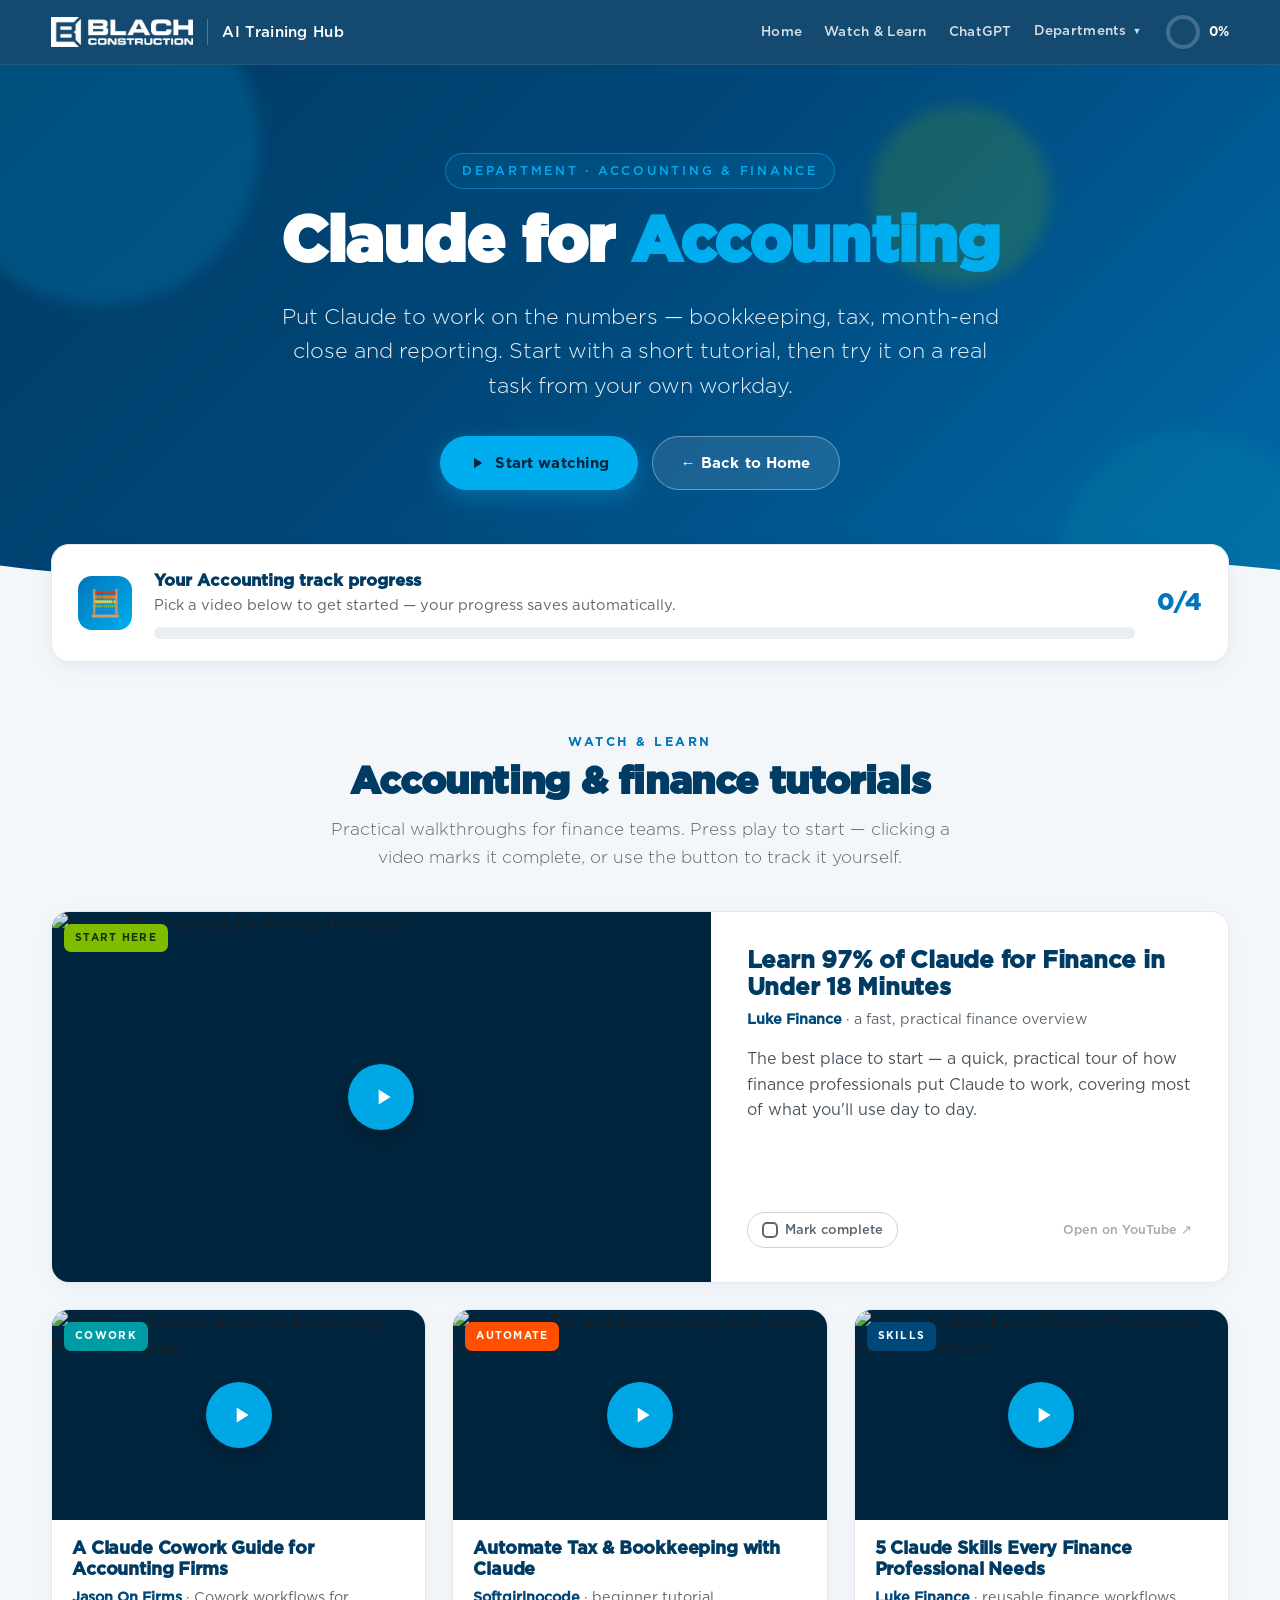
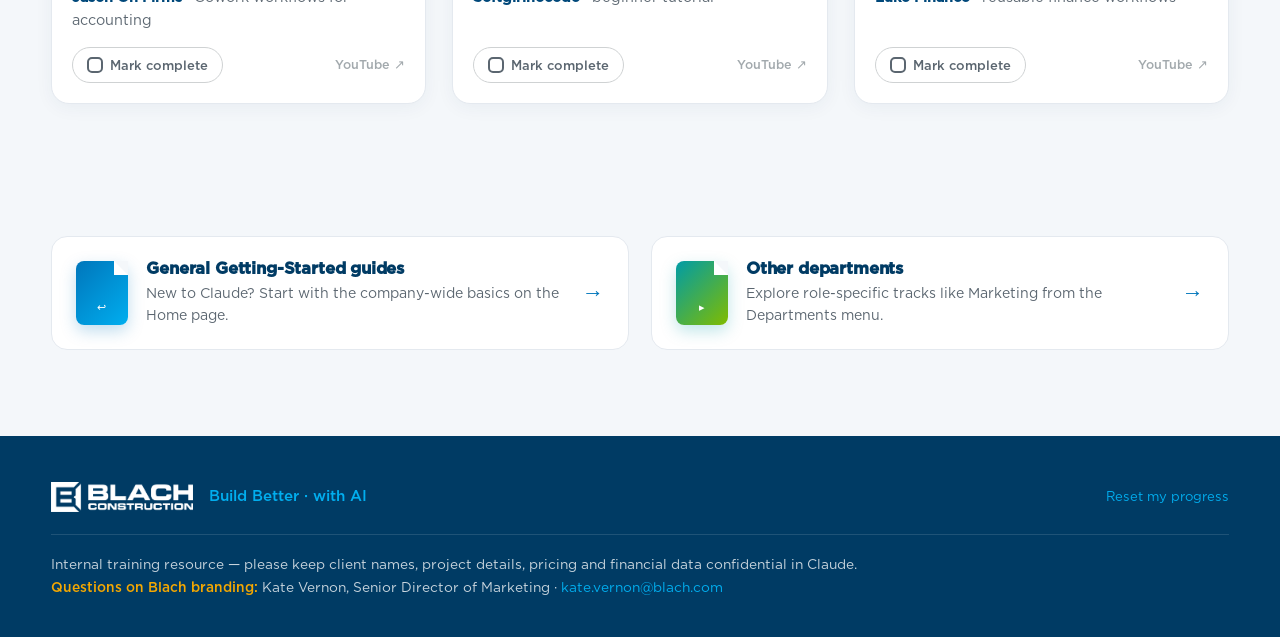
==== commit 8ddbfd37: "Add ChatGPT tutorials page New standalone chatgpt.html, separate from the Claude tracks: 8 videos in" ====
--- a/accounting.html
+++ b/accounting.html
@@ -25,12 +25,16 @@
       <nav class="nav-links">
         <a class="nav-home" href="index.html">Home</a>
         <a href="#watch">Watch &amp; Learn</a>
+        <a href="chatgpt.html">ChatGPT</a>
         <div class="nav-dd">
           <button type="button" aria-haspopup="true" aria-expanded="false">Departments <span class="caret">▼</span></button>
           <div class="menu" role="menu">
             <div class="dd-head">By department</div>
             <a href="marketing.html" role="menuitem"><span class="dot"></span> Marketing</a>
             <a href="accounting.html" class="active" role="menuitem"><span class="dot"></span> Accounting</a>
+            <a href="preconstruction.html" role="menuitem"><span class="dot"></span> Preconstruction</a>
+            <a href="field-operations.html" role="menuitem"><span class="dot"></span> Field Operations</a>
+            <a href="vdc.html" role="menuitem"><span class="dot"></span> VD&amp;C</a>
             <a href="#" class="soon" role="menuitem"><span class="dot"></span> More teams <span class="tag-soon">Soon</span></a>
           </div>
         </div>
--- a/css/styles.css
+++ b/css/styles.css
@@ -216,6 +216,10 @@
 .video-grid {
   display: grid; gap: 26px;
   grid-template-columns: repeat(auto-fill, minmax(330px, 1fr));
+}
+.video-grid.pair { grid-template-columns: repeat(2, 1fr); }
+@media (max-width: 720px) {
+  .video-grid.pair { grid-template-columns: 1fr; }
 }
 .video-card {
   background: #fff; border-radius: 18px; overflow: hidden;
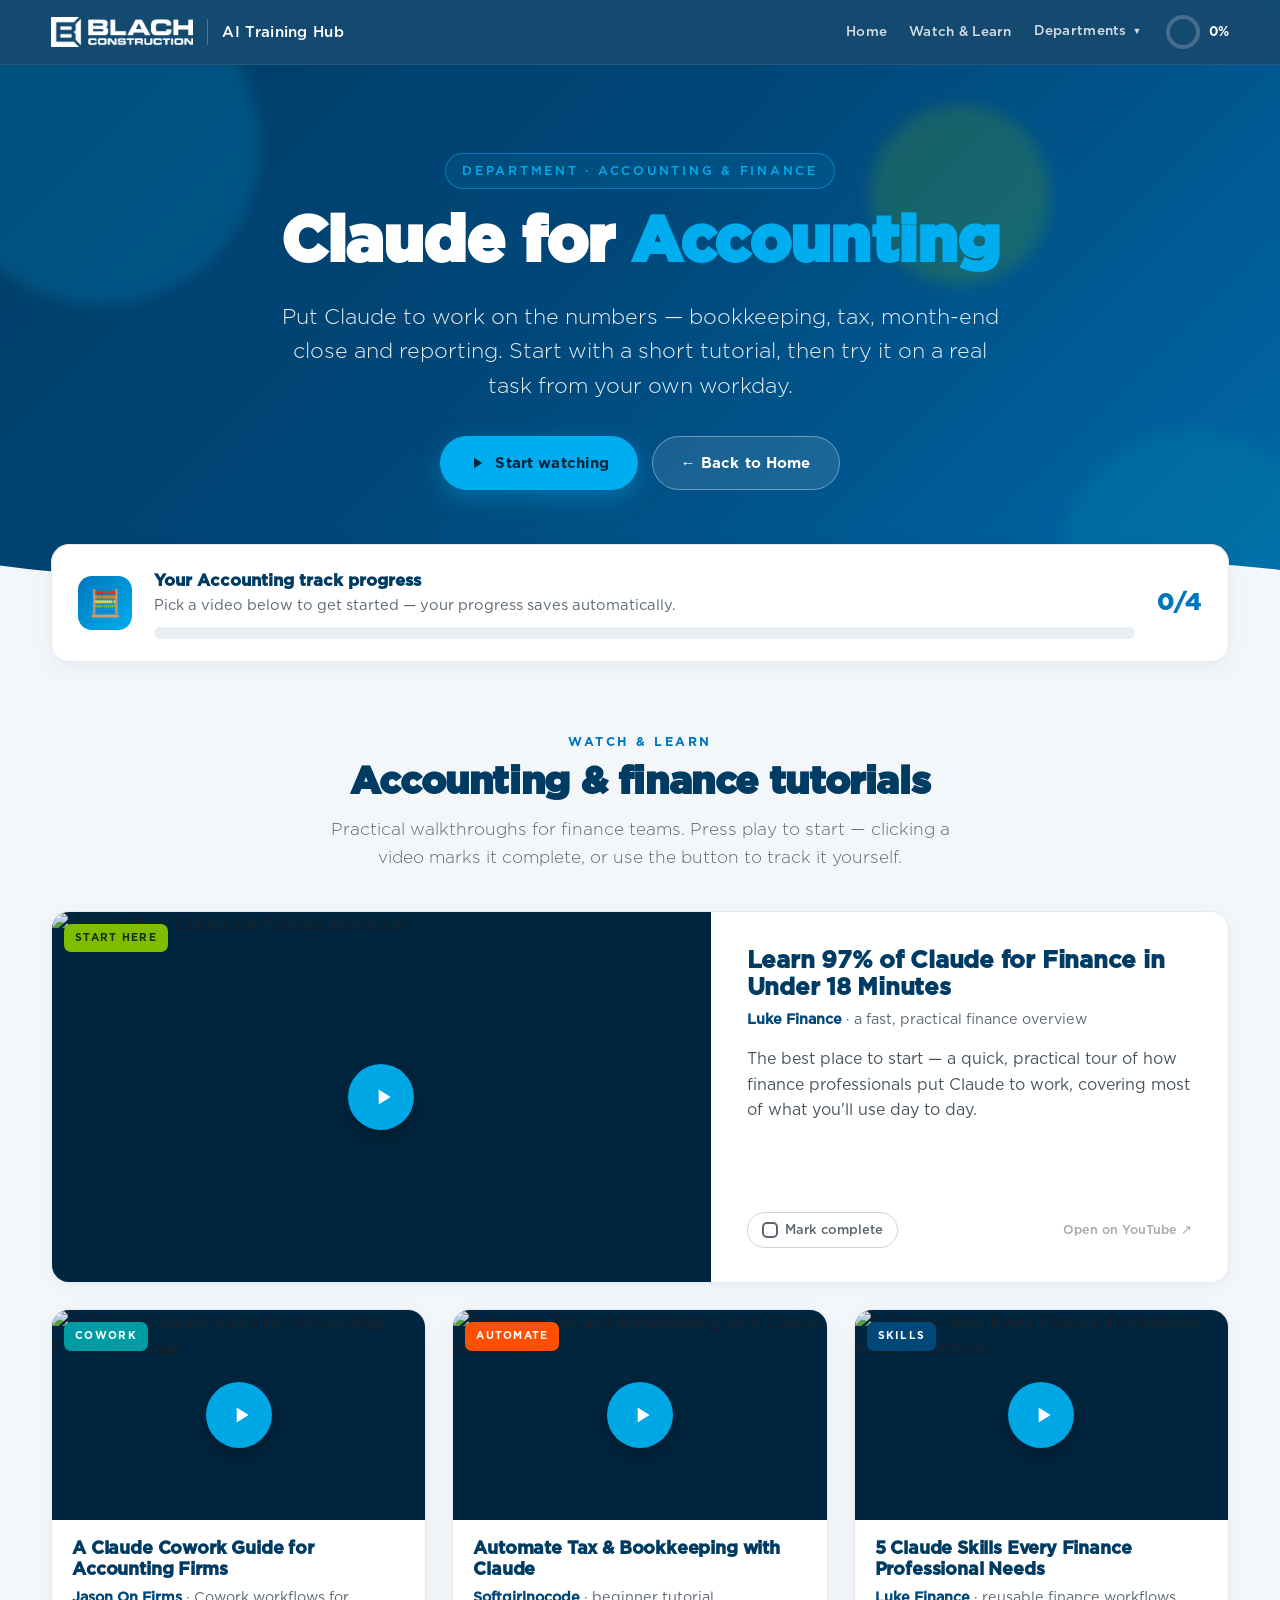
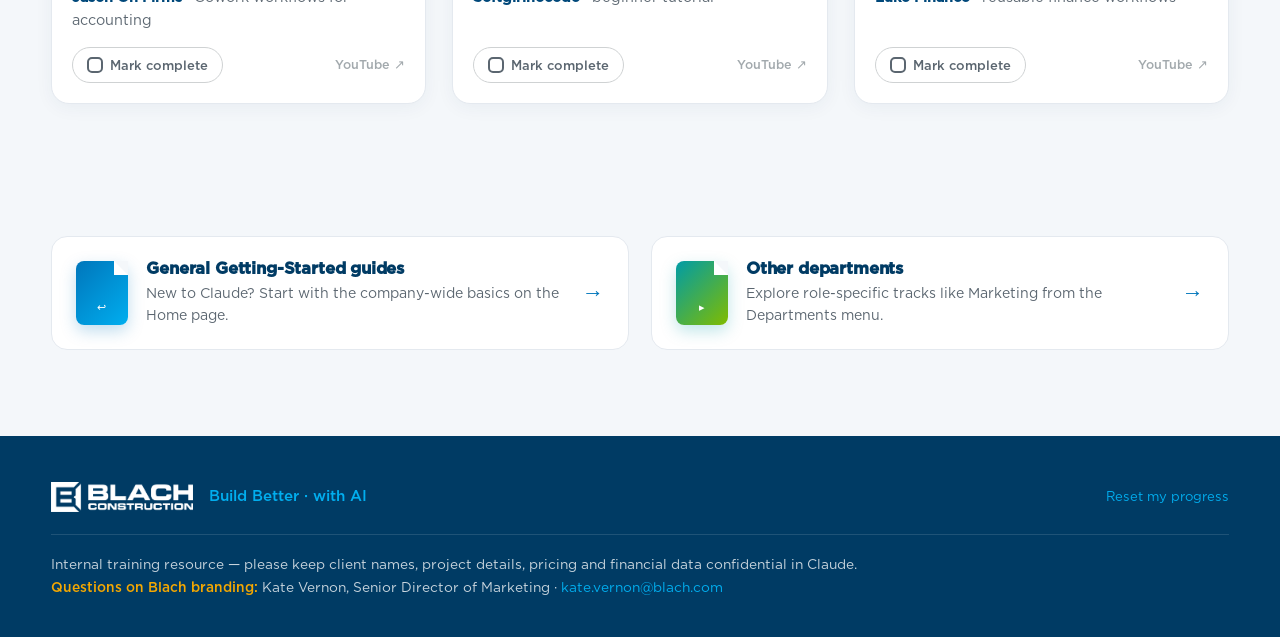
==== commit f17731ea: "Make Home AI-general with a Claude / ChatGPT toggle; add ChatGPT guides - Home is now "Getting Start" ====
--- a/accounting.html
+++ b/accounting.html
@@ -25,7 +25,6 @@
       <nav class="nav-links">
         <a class="nav-home" href="index.html">Home</a>
         <a href="#watch">Watch &amp; Learn</a>
-        <a href="chatgpt.html">ChatGPT</a>
         <div class="nav-dd">
           <button type="button" aria-haspopup="true" aria-expanded="false">Departments <span class="caret">▼</span></button>
           <div class="menu" role="menu">
--- a/css/styles.css
+++ b/css/styles.css
@@ -146,6 +146,33 @@
   padding: 7px 16px; border: 1px solid rgba(0,174,239,0.5); border-radius: 999px;
   background: rgba(0,174,239,0.08);
 }
+/* Claude / ChatGPT track switch (home hero) */
+.ai-toggle {
+  position: relative; z-index: 2; display: inline-grid; grid-template-columns: 1fr 1fr;
+  padding: 6px; margin-bottom: 26px; border-radius: 999px;
+  background: rgba(255,255,255,0.1); border: 1px solid rgba(255,255,255,0.28);
+  box-shadow: inset 0 2px 8px rgba(0,0,0,0.15);
+}
+.ai-toggle button {
+  position: relative; z-index: 1; min-width: 210px; padding: 18px 36px;
+  background: none; border: 0; border-radius: 999px; cursor: pointer;
+  font-family: var(--font-black); font-size: 1.45rem; letter-spacing: 0.01em;
+  color: rgba(255,255,255,0.78); transition: color .3s ease;
+}
+.ai-toggle button:hover { color: #fff; }
+.ai-toggle button[aria-checked="true"] { color: var(--navy); }
+.ai-toggle button:focus-visible { outline: 2px solid var(--cyan); outline-offset: 3px; }
+.ai-toggle .knob {
+  position: absolute; top: 6px; bottom: 6px; left: 6px; width: calc(50% - 6px);
+  border-radius: 999px; background: #fff; box-shadow: 0 6px 18px rgba(0,0,0,0.28);
+  transition: transform .4s cubic-bezier(.2,.8,.2,1);
+}
+.ai-toggle[data-active="chatgpt"] .knob { transform: translateX(100%); }
+.track[hidden] { display: none; }
+@media (max-width: 520px) {
+  .ai-toggle button { min-width: 140px; padding: 14px 18px; font-size: 1.12rem; }
+}
+
 .hero h1 {
   font-family: var(--font-black);
   font-size: clamp(2.3rem, 5.4vw, 4rem); margin-bottom: 18px;
@@ -217,6 +244,14 @@
   display: grid; gap: 26px;
   grid-template-columns: repeat(auto-fill, minmax(330px, 1fr));
 }
+.step-head { margin: 46px 0 20px; }
+.step-head:first-of-type { margin-top: 0; }
+.step-head .kicker {
+  font-family: var(--font-bold); color: var(--blach-blue);
+  font-size: 12px; letter-spacing: 0.2em; text-transform: uppercase;
+}
+.step-head h3 { font-family: var(--font-black); color: var(--navy); font-size: 1.45rem; margin: 4px 0 4px; }
+.step-head p { font-family: var(--font-book); color: var(--dark-grey); font-size: 0.97rem; max-width: 720px; }
 .video-grid.pair { grid-template-columns: repeat(2, 1fr); }
 @media (max-width: 720px) {
   .video-grid.pair { grid-template-columns: 1fr; }
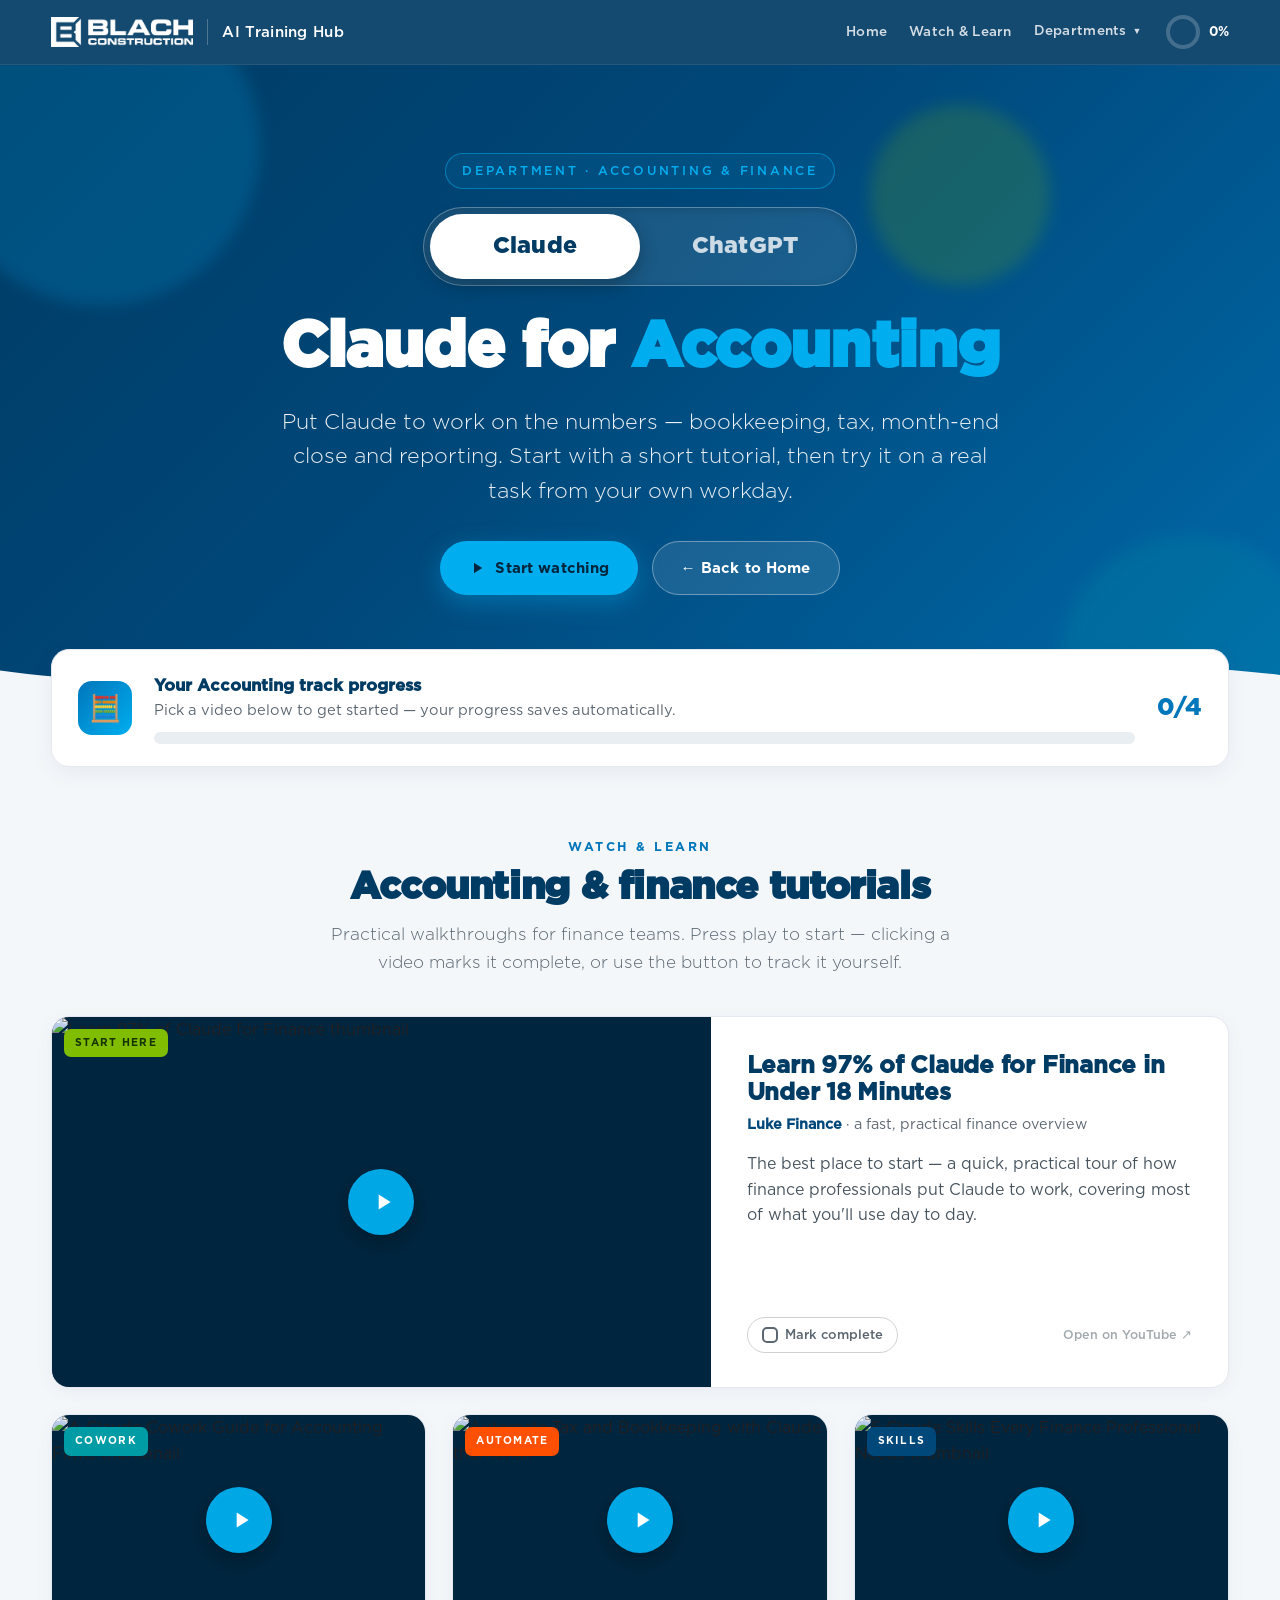
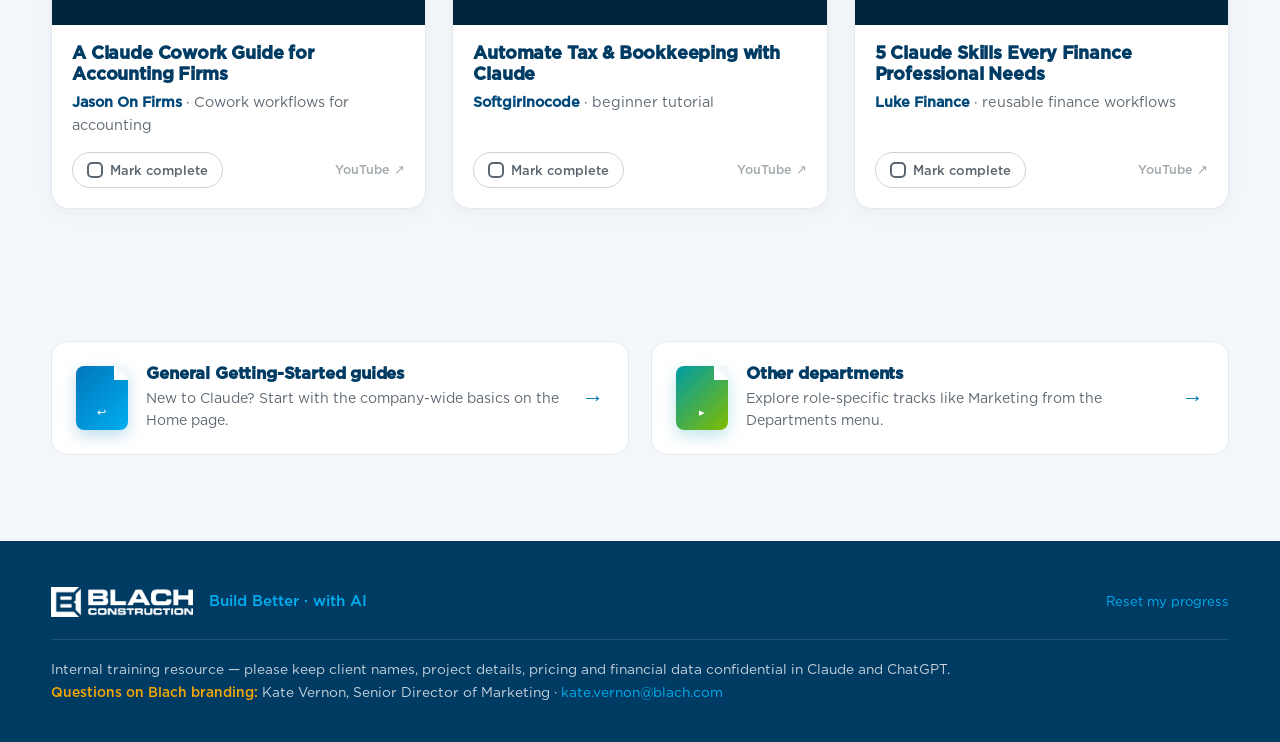
==== commit ead8d8cf: "Department pages: add Claude / ChatGPT toggle and ChatGPT videos - Accounting, Preconstruction and F" ====
--- a/accounting.html
+++ b/accounting.html
@@ -3,8 +3,8 @@
 <head>
   <meta charset="UTF-8" />
   <meta name="viewport" content="width=device-width, initial-scale=1.0" />
-  <title>Claude for Accounting — Blach AI Training Hub</title>
-  <meta name="description" content="Where Claude fits real Accounting and Finance work at Blach — bookkeeping, tax, close and reporting." />
+  <title>AI for Accounting — Blach AI Training Hub</title>
+  <meta name="description" content="Where Claude and ChatGPT fit real Accounting and Finance work at Blach — bookkeeping, tax, close and reporting." />
   <link rel="icon" type="image/png" href="assets/img/blach-logo-bug-blue.png" />
   <link rel="preconnect" href="https://i.ytimg.com" />
   <link rel="preconnect" href="https://www.youtube-nocookie.com" />
@@ -53,8 +53,14 @@
     <span class="blob b1"></span><span class="blob b2"></span><span class="blob b3"></span>
     <div class="wrap">
       <span class="eyebrow">Department · Accounting &amp; Finance</span>
-      <h1>Claude for <span class="accent">Accounting</span></h1>
-      <p class="lede">Put Claude to work on the numbers — bookkeeping, tax, month-end close and reporting. Start with a short tutorial, then try it on a real task from your own workday.</p>
+      <div class="ai-toggle" role="radiogroup" aria-label="Show tutorials for" data-active="claude">
+        <span class="knob" aria-hidden="true"></span>
+        <button type="button" role="radio" aria-checked="true" data-value="claude">Claude</button>
+        <button type="button" role="radio" aria-checked="false" data-value="chatgpt">ChatGPT</button>
+      </div>
+      <h1><span class="track" data-track="claude">Claude</span><span class="track" data-track="chatgpt" hidden>ChatGPT</span> for <span class="accent">Accounting</span></h1>
+      <p class="lede track" data-track="claude">Put Claude to work on the numbers — bookkeeping, tax, month-end close and reporting. Start with a short tutorial, then try it on a real task from your own workday.</p>
+      <p class="lede track" data-track="chatgpt" hidden>Put ChatGPT to work on the numbers — your chart of accounts, bookkeeping and everyday finance tasks. Start with a short tutorial, then try it on a real task from your own workday.</p>
       <div class="hero-cta">
         <a href="#watch" class="btn btn-primary">
           <svg width="18" height="18" viewBox="0 0 24 24" fill="currentColor"><path d="M8 5v14l11-7z"/></svg>
@@ -84,6 +90,7 @@
   <!-- ============ WATCH & LEARN ============ -->
   <section class="block" id="watch">
     <div class="wrap">
+      <div class="track" data-track="claude">
       <div class="section-head reveal">
         <span class="kicker">Watch &amp; Learn</span>
         <h2>Accounting &amp; finance tutorials</h2>
@@ -177,6 +184,59 @@
           </div>
         </article>
 
+      </div>
+      </div>
+
+      <div class="track" data-track="chatgpt" hidden>
+      <div class="section-head reveal">
+        <span class="kicker">Watch &amp; Learn</span>
+        <h2>Accounting &amp; finance tutorials</h2>
+        <p>ChatGPT walkthroughs for this team. Press play to start — clicking a video marks it complete, or use the button to track it yourself.</p>
+      </div>
+
+      <div class="video-grid pair">
+
+        <article class="video-card reveal" data-id="FcKWS75qWK4" data-title="ChatGPT Guide for Accountants: Boost Your Chart of Accounts">
+          <div class="vc-media">
+            <span class="vc-badge workflows">Chart of accounts</span>
+            <span class="vc-done-flag"><svg viewBox="0 0 24 24"><path d="M9 16.2 4.8 12l-1.4 1.4L9 19 21 7l-1.4-1.4z"/></svg></span>
+            <img class="thumb" loading="lazy" src="https://i.ytimg.com/vi/FcKWS75qWK4/hqdefault.jpg" alt="ChatGPT guide for accountants thumbnail" />
+            <div class="vc-play"><span class="pbtn"><svg viewBox="0 0 24 24"><path d="M8 5v14l11-7z"/></svg></span></div>
+          </div>
+          <div class="vc-body">
+            <h3>ChatGPT for Accountants: Your Chart of Accounts</h3>
+            <p class="author"><b>Simon Sez IT</b> · tightening up the chart of accounts</p>
+            <div class="vc-foot">
+              <button class="mark-btn" type="button">
+                <span class="box"><svg viewBox="0 0 24 24"><path d="M9 16.2 4.8 12l-1.4 1.4L9 19 21 7l-1.4-1.4z"/></svg></span>
+                <span class="label">Mark complete</span>
+              </button>
+              <a class="yt-link" href="https://www.youtube.com/watch?v=FcKWS75qWK4" target="_blank" rel="noopener">YouTube ↗</a>
+            </div>
+          </div>
+        </article>
+
+        <article class="video-card reveal d1" data-id="sO4LbQZKGZ4" data-title="How To Use ChatGPT For Bookkeeping [2026 Full Guide]" data-no-embed>
+          <div class="vc-media">
+            <span class="vc-badge connect">Bookkeeping</span>
+            <span class="vc-done-flag"><svg viewBox="0 0 24 24"><path d="M9 16.2 4.8 12l-1.4 1.4L9 19 21 7l-1.4-1.4z"/></svg></span>
+            <img class="thumb" loading="lazy" src="https://i.ytimg.com/vi/sO4LbQZKGZ4/hqdefault.jpg" alt="ChatGPT for bookkeeping thumbnail" />
+            <div class="vc-play"><span class="pbtn"><svg viewBox="0 0 24 24"><path d="M8 5v14l11-7z"/></svg></span></div>
+          </div>
+          <div class="vc-body">
+            <h3>How to Use ChatGPT for Bookkeeping</h3>
+            <p class="author"><b>Tutorials With Charles</b> · a full bookkeeping guide</p>
+            <div class="vc-foot">
+              <button class="mark-btn" type="button">
+                <span class="box"><svg viewBox="0 0 24 24"><path d="M9 16.2 4.8 12l-1.4 1.4L9 19 21 7l-1.4-1.4z"/></svg></span>
+                <span class="label">Mark complete</span>
+              </button>
+              <a class="yt-link" href="https://www.youtube.com/watch?v=sO4LbQZKGZ4" target="_blank" rel="noopener">Opens on YouTube ↗</a>
+            </div>
+          </div>
+        </article>
+
+      </div>
       </div>
     </div>
   </section>
@@ -214,7 +274,7 @@
         <a href="#" id="reset-progress" style="margin-left:auto;font-size:0.82rem;">Reset my progress</a>
       </div>
       <div class="note">
-        Internal training resource — please keep client names, project details, pricing and financial data confidential in Claude.<br />
+        Internal training resource — please keep client names, project details, pricing and financial data confidential in Claude and ChatGPT.<br />
         <span class="warn">Questions on Blach branding:</span> Kate Vernon, Senior Director of Marketing · <a href="mailto:kate.vernon@blach.com">kate.vernon@blach.com</a>
       </div>
     </div>
--- a/css/styles.css
+++ b/css/styles.css
@@ -148,8 +148,8 @@
 }
 /* Claude / ChatGPT track switch (home hero) */
 .ai-toggle {
-  position: relative; z-index: 2; display: inline-grid; grid-template-columns: 1fr 1fr;
-  padding: 6px; margin-bottom: 26px; border-radius: 999px;
+  position: relative; z-index: 2; display: grid; grid-template-columns: 1fr 1fr;
+  width: max-content; max-width: 100%; padding: 6px; margin: 0 auto 26px; border-radius: 999px;
   background: rgba(255,255,255,0.1); border: 1px solid rgba(255,255,255,0.28);
   box-shadow: inset 0 2px 8px rgba(0,0,0,0.15);
 }
